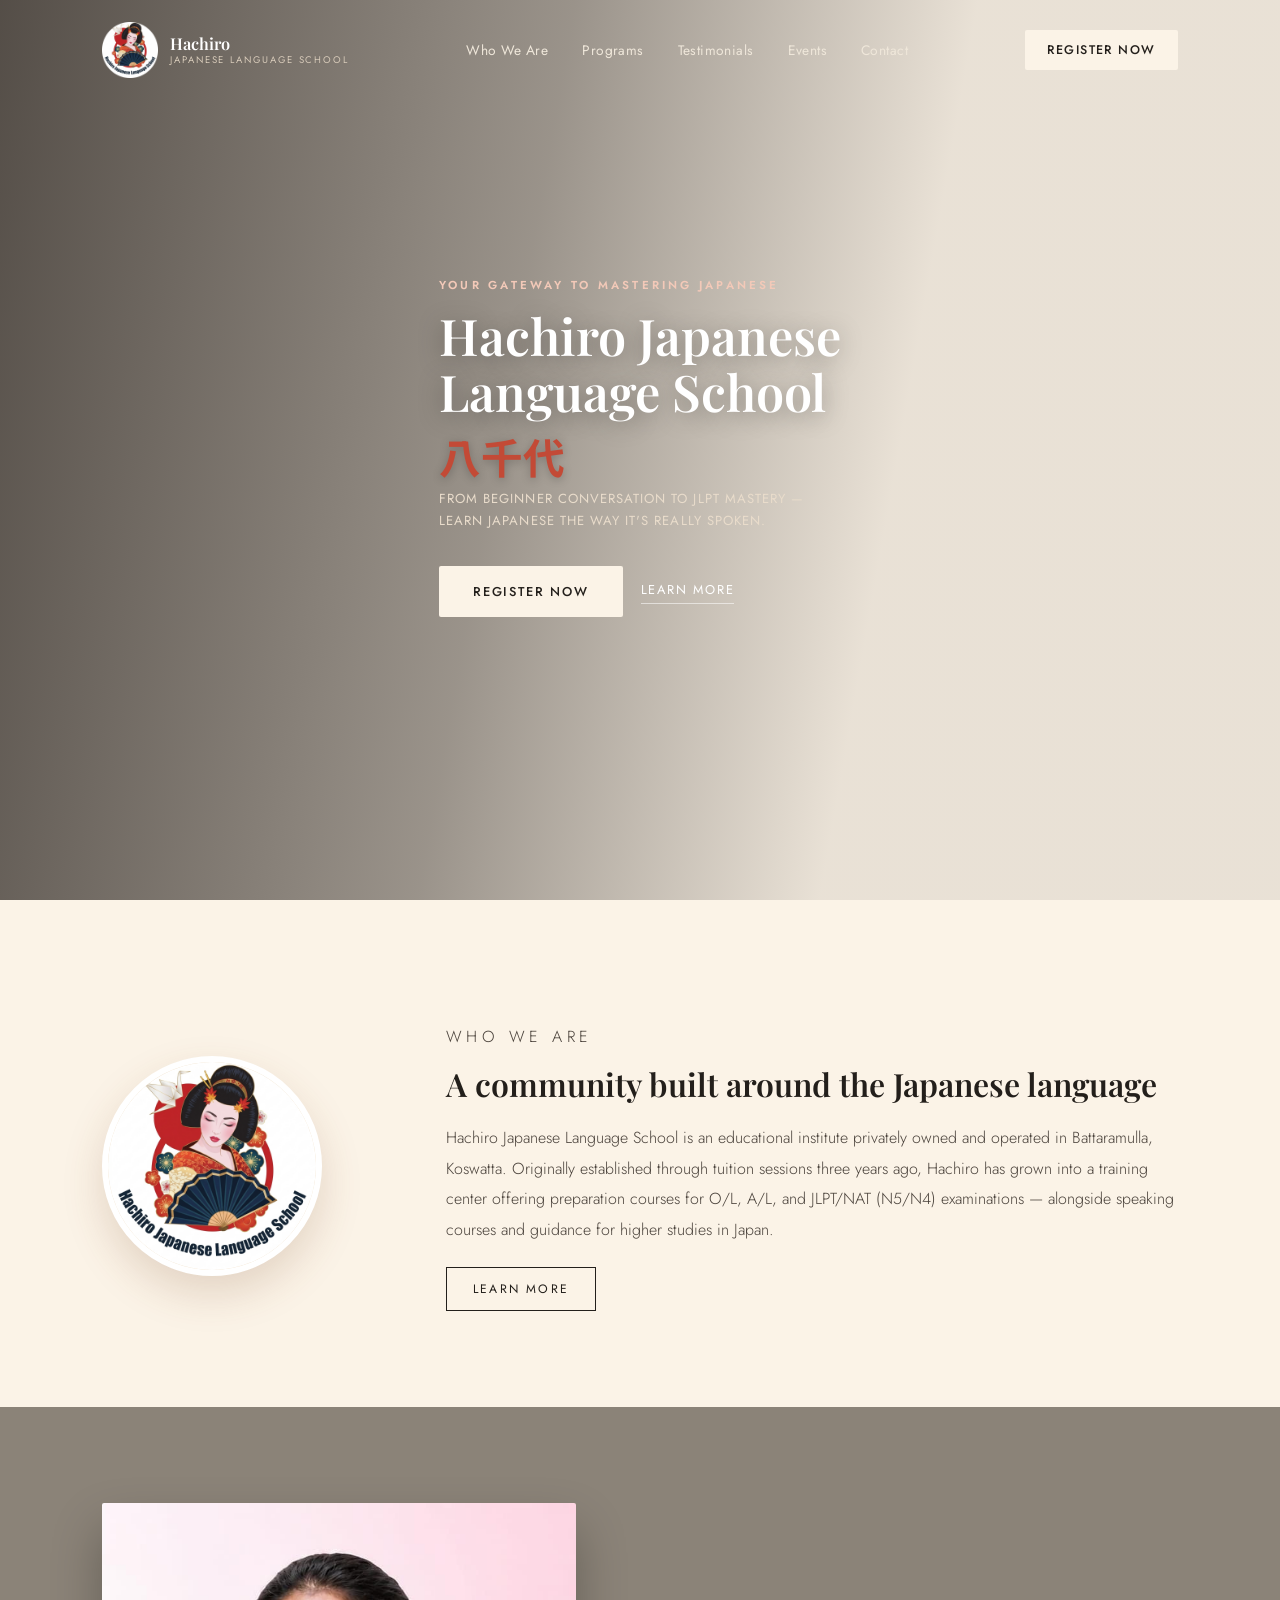
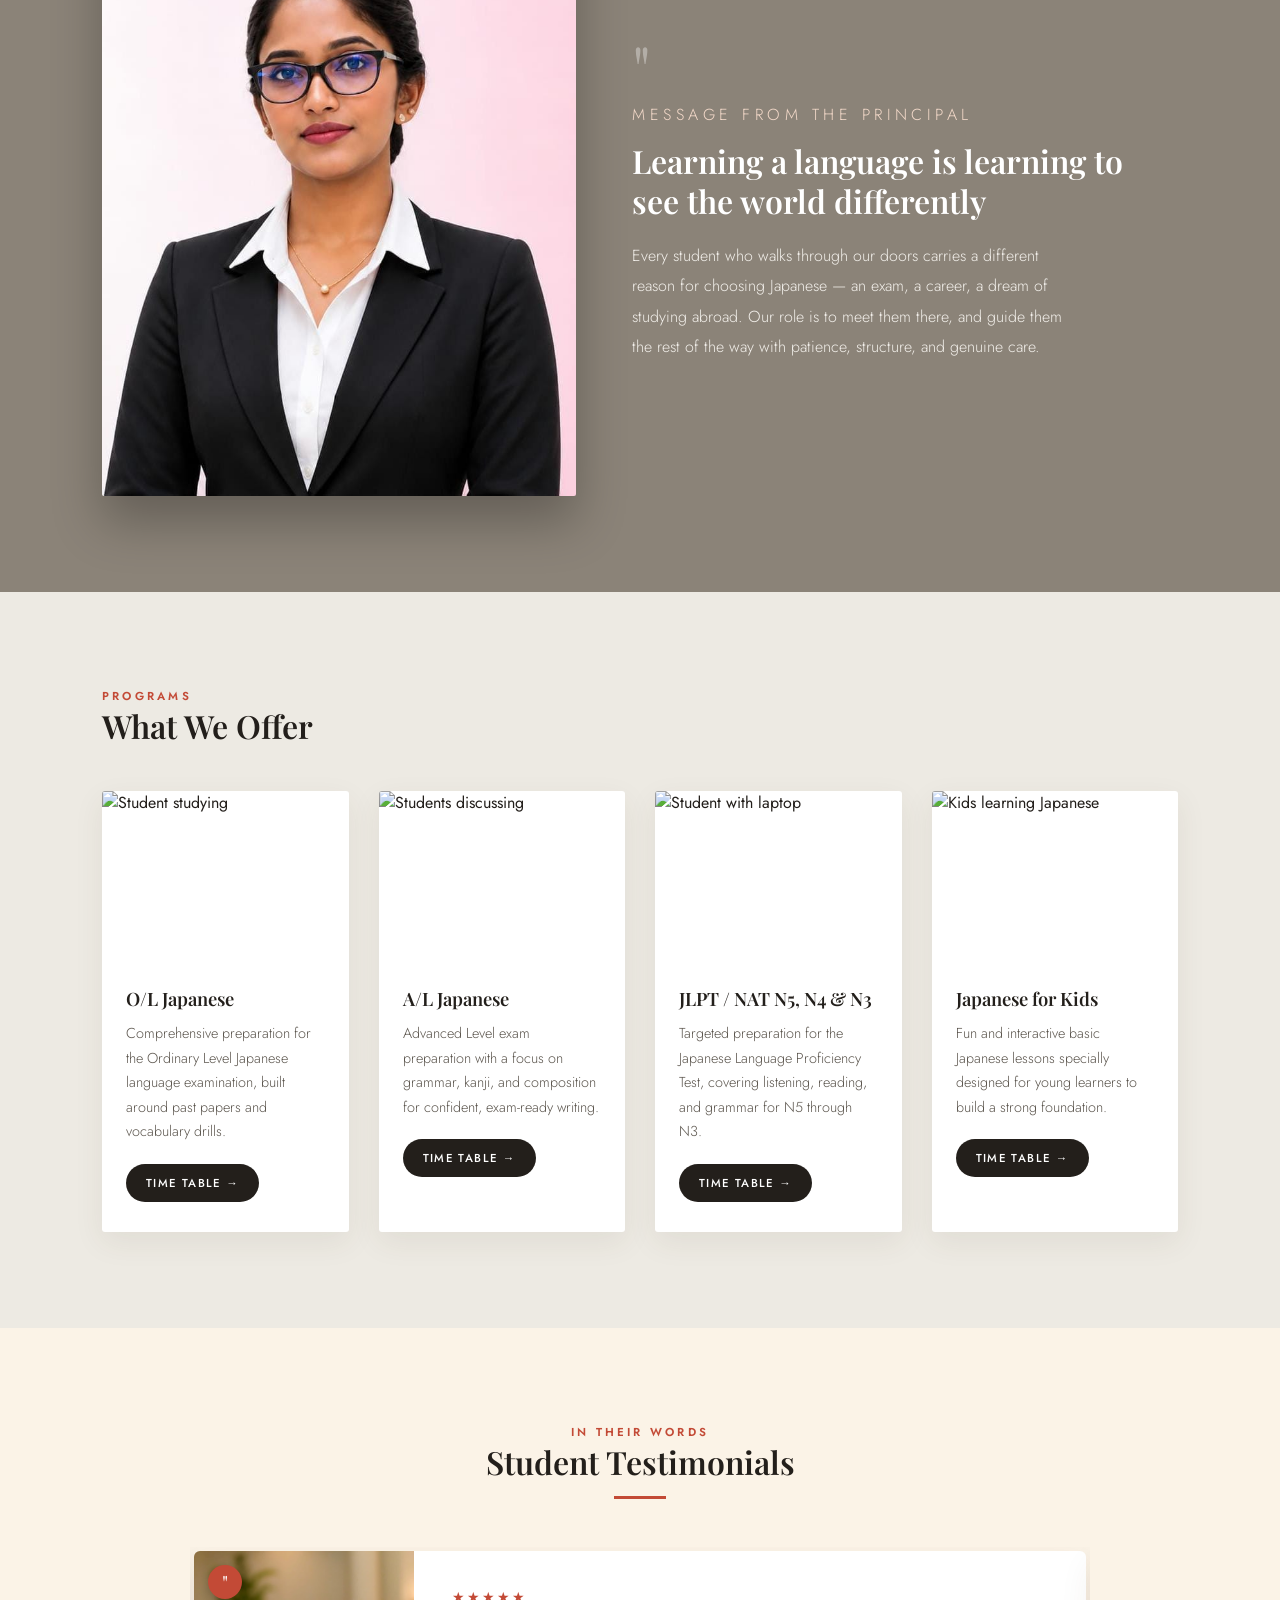
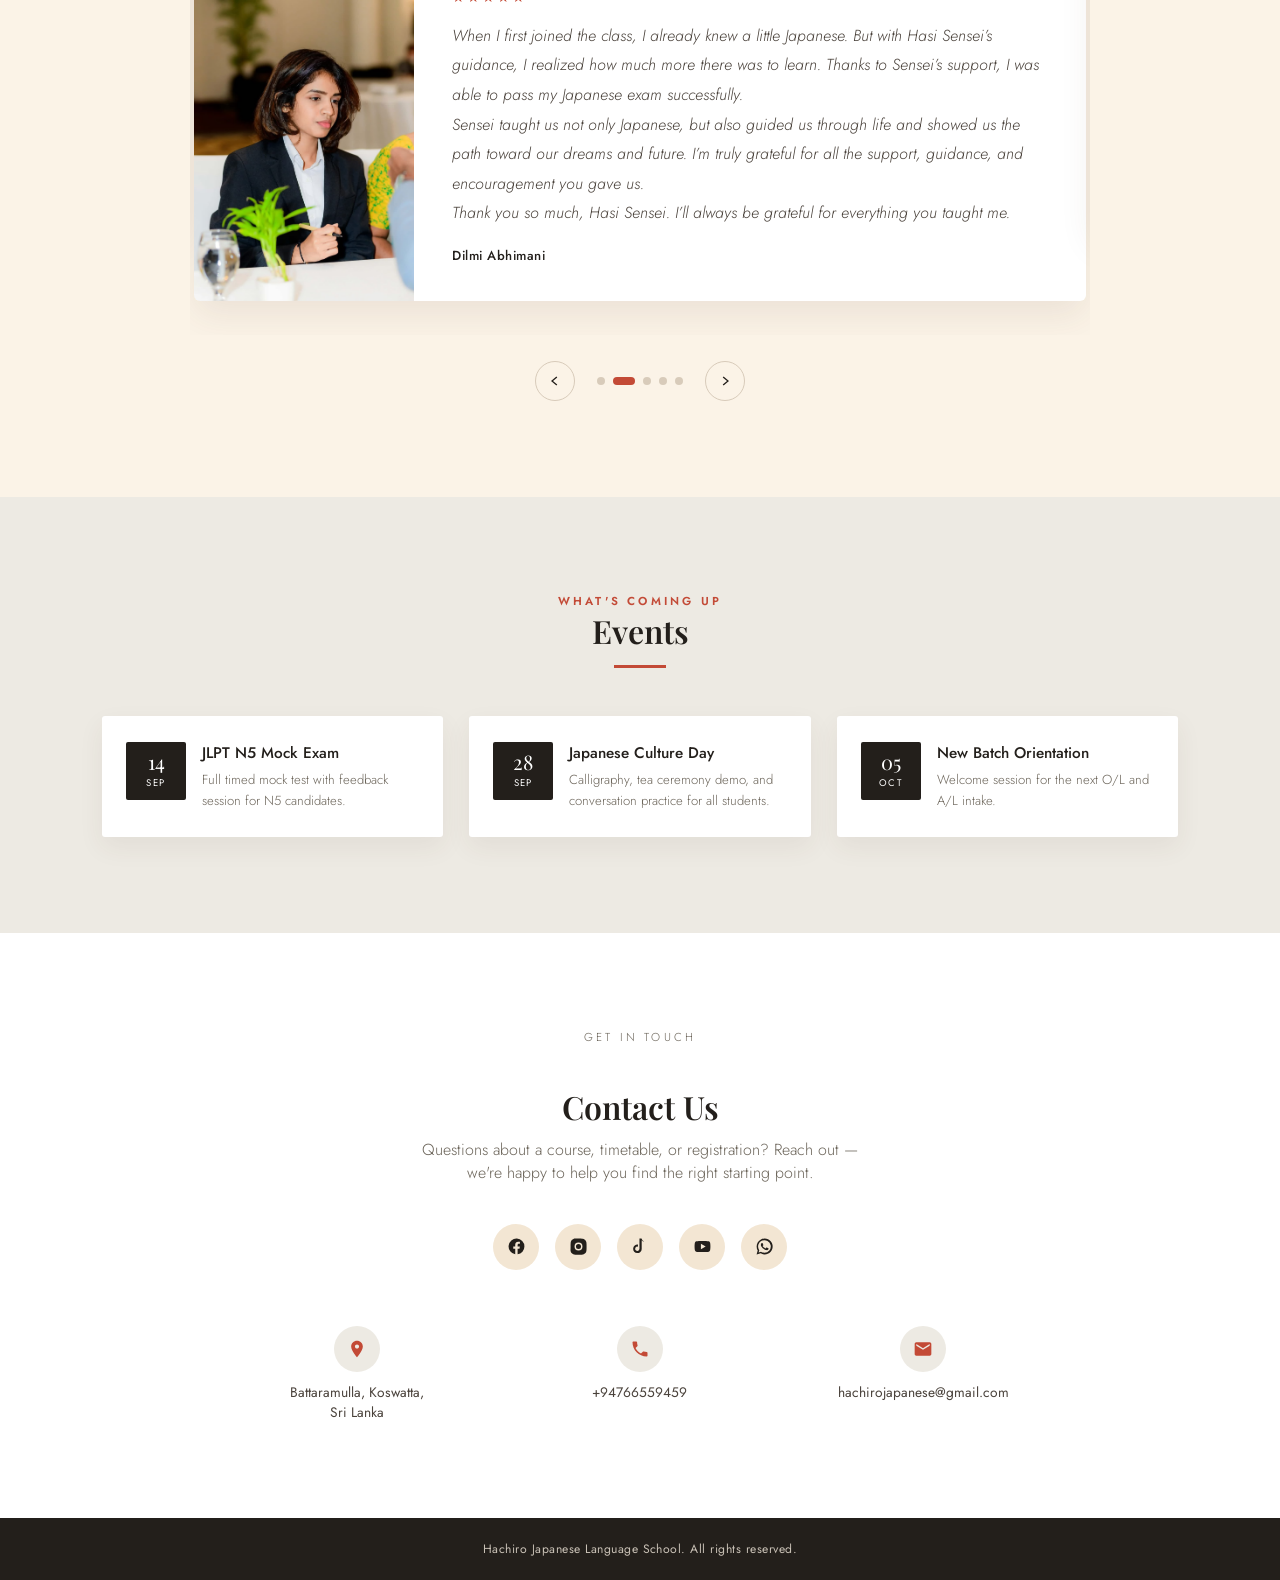
==== hachiro/index.html @ 081aa240 "Initial commit" ====
<!DOCTYPE html>
<html lang="en">
<head>
<meta charset="UTF-8">
<meta name="viewport" content="width=device-width, initial-scale=1.0">
<title>Hachiro Japanese Language School</title>
<link rel="preconnect" href="https://fonts.googleapis.com">
<link href="https://fonts.googleapis.com/css2?family=Playfair+Display:ital,wght@0,500;0,600;0,700;1,500&family=Jost:wght@300;400;500;600&family=Noto+Sans+JP:wght@500;700&display=swap" rel="stylesheet">
<link rel="stylesheet" href="./style.css">
</head>
<body>

<header class="site-nav" id="siteNav">
  <div class="nav-inner">
    <div class="brand">
      <img src="./assets/hachiroMainLogo.png" alt="Hachiro Japanese Language School logo" class="brand-mark">
      <div class="brand-name">Hachiro<span>Japanese Language School</span></div>
    </div>
    <nav class="links" id="navLinks">
      <a href="#who">Who We Are</a>
      <a href="#offer">Programs</a>
      <a href="#testimonials">Testimonials</a>
      <a href="#events">Events</a>
      <a href="#contact">Contact</a>
    </nav>
    <a href="https://forms.gle/F74Ctu3hUNLzT8oW6" target="_blank" rel="noopener" class="nav-cta">Register Now</a>
    <button class="burger" id="burgerBtn" aria-label="Toggle menu">
      <span></span><span></span><span></span>
    </button>
  </div>
</header>

<section class="hero">
  <div class="container hero-content">
    <p class="eyebrow">Your gateway to mastering japanese</p>
    <h1>Hachiro Japanese<br>Language School</h1>
    <div class="hero-jp">八千代</div>
    <p class="tag">From beginner conversation to JLPT mastery — learn Japanese the way it's really spoken.</p>
    <div class="hero-actions">
      <a href="https://forms.gle/F74Ctu3hUNLzT8oW6" target="_blank" rel="noopener" class="btn-primary">Register Now</a>
      <a href="#who" class="btn-ghost">Learn More</a>
    </div>
  </div>
</section>

<section class="who" id="who">
  <div class="container">
    <div class="who-grid reveal">
      <div class="who-portrait">
        <img src="./assets/hachiroMainLogo.png" alt="Japanese calligraphy fan artwork">
      </div>
      <div class="who-text">
        <p class="eyebrow">Who we are</p>
        <h2 style="margin:10px 0 18px;">A community built around the Japanese language</h2>
        <p>Hachiro Japanese Language School is an educational institute privately owned and operated in Battaramulla, Koswatta. Originally established through tuition sessions three years ago, Hachiro has grown into a training center offering preparation courses for O/L, A/L, and JLPT/NAT (N5/N4) examinations — alongside speaking courses and guidance for higher studies in Japan.</p>
        <a href="#offer" class="link-underline">Learn More</a>
      </div>
    </div>
  </div>
</section>

<section class="principal">
  <div class="container">
    <div class="principal-grid reveal">
      <div class="principal-photo">
        <img src="./assets/principle.jpeg" alt="Principal at her desk">
      </div>
      <div>
        <span class="quote-mark">"</span>
        <p class="eyebrow">Message from the principal</p>
        <h2>Learning a language is learning to see the world differently</h2>
        <p>Every student who walks through our doors carries a different reason for choosing Japanese — an exam, a career, a dream of studying abroad. Our role is to meet them there, and guide them the rest of the way with patience, structure, and genuine care.</p>
      </div>
    </div>
  </div>
</section>

<section class="offer" id="offer">
  <div class="container">
    <div class="offer-head reveal">
      <p class="eyebrow">Programs</p>
      <h2>What We Offer</h2>
    </div>
    <div class="offer-grid">
      <div class="offer-card reveal">
        <div class="img"><img src="https://images.unsplash.com/photo-1522202176988-66273c2fd55f?q=80&w=700&auto=format&fit=crop" alt="Student studying"></div>
        <div class="body">
          <h3>O/L Japanese</h3>
          <p>Comprehensive preparation for the Ordinary Level Japanese language examination, built around past papers and vocabulary drills.</p>
          <a href="#" class="pill-btn open-timetable" data-category="ol">Time Table →</a>
        </div>
      </div>
      <div class="offer-card reveal">
        <div class="img"><img src="https://images.unsplash.com/photo-1523240795612-9a054b0db644?q=80&w=700&auto=format&fit=crop" alt="Students discussing"></div>
        <div class="body">
          <h3>A/L Japanese</h3>
          <p>Advanced Level exam preparation with a focus on grammar, kanji, and composition for confident, exam-ready writing.</p>
          <a href="#" class="pill-btn open-timetable" data-category="al">Time Table →</a>
        </div>
      </div>
      <div class="offer-card reveal">
        <div class="img"><img src="https://images.unsplash.com/photo-1517842645767-c639042777db?q=80&w=700&auto=format&fit=crop" alt="Student with laptop"></div>
        <div class="body">
          <h3>JLPT / NAT N5, N4 & N3</h3>
          <p>Targeted preparation for the Japanese Language Proficiency Test, covering listening, reading, and grammar for N5 through N3.</p>
          <a href="#" class="pill-btn open-timetable" data-category="jlpt">Time Table →</a>
        </div>
      </div>
      <div class="offer-card reveal">
        <div class="img"><img src="https://images.unsplash.com/photo-1544776193-352d25ca82cd?q=80&w=700&auto=format&fit=crop" alt="Kids learning Japanese"></div>
        <div class="body">
          <h3>Japanese for Kids</h3>
          <p>Fun and interactive basic Japanese lessons specially designed for young learners to build a strong foundation.</p>
          <a href="#" class="pill-btn open-timetable" data-category="kids">Time Table →</a>
        </div>
      </div>
    </div>
  </div>
</section>

<section class="testi-section" id="testimonials">
  <div class="container">
    <div class="section-head reveal">
      <p class="eyebrow">In their words</p>
      <h2>Student Testimonials</h2>
    </div>
    <div class="testi-carousel reveal">
      <div class="testi-track-wrap">
        <div class="testi-track" id="testiTrack">

          <div class="testi-slide">
            <div class="testi-card">
              <div class="testi-photo">
                <img src="./assets/person1.jpeg" alt="Photo of Hasitha, former O/L student">
                <div class="testi-quote-mark">"</div>
              </div>
              <div class="testi-content">
                <div class="testi-stars">★★★★★</div>
                <p>Words can't describe how much Hasi Sensei helped me to master Japanese during my O/Ls! Thanks to that guidance, I was finally able to get an 'A' for the exam. The biggest specialty here is that, beyond just book knowledge, we get to practically see and experience things like Japanese culture. Thank you so much, Sensei!</p>
                <div class="who-line">Anupa Nethmira De Seram</div>
              </div>
            </div>
          </div>

          <div class="testi-slide">
            <div class="testi-card">
              <div class="testi-photo">
                <img src="./assets/person2.jpeg">
                <div class="testi-quote-mark">"</div>
              </div>
              <div class="testi-content">
                <div class="testi-stars">★★★★★</div>
                <p>When I first joined the class, I already knew a little Japanese. But with Hasi Sensei’s guidance, I realized how much more there was to learn. Thanks to Sensei’s support, I was able to pass my Japanese exam successfully. <br>

Sensei taught us not only Japanese, but also guided us through life and showed us the path toward our dreams and future. I’m truly grateful for all the support, guidance, and encouragement you gave us. <br>

Thank you so much, Hasi Sensei. I’ll always be grateful for everything you taught me.</p>
                <div class="who-line">Dilmi Abhimani</div>
              </div>
            </div>
          </div>

          <div class="testi-slide">
            <div class="testi-card">
              <div class="testi-photo">
                <img src="./assets/person3.jpeg">
                <div class="testi-quote-mark">"</div>
              </div>
              <div class="testi-content">
                <div class="testi-stars">★★★★★</div>
                <p>I really enjoy learning Japanese at Hachiro Japanese Language School. The lessons are easy to understand, and the teacher explains everything clearly. I have improved my Japanese skills and confidence a lot</p>
                <div class="who-line">Dulanjalee Layanga</div>
              </div>
            </div>
          </div>

          <div class="testi-slide">
            <div class="testi-card">
              <div class="testi-photo">
                <img src="./assets/person4.jpeg">
                <div class="testi-quote-mark">"</div>
              </div>
              <div class="testi-content">
                <div class="testi-stars">★★★★★</div>
                <p>My name is Binuki Yasara. Last year, I studied Japanese at Hachiro Japanese Center , and now I am in my second year at a Japanese language school in Japan.
Hachiro Japanese Center was the foundation of my Japanese learning. Although I studied there for only about four months, Sandeepa Sensei taught me everything from the Japanese alphabets to JLPT exam preparation.
Sensei supported and encouraged me a lot before I came to Japan. I am truly grateful to Hachiro Japanese Center and especially to Sandipa Sensei. I believe that the foundation I built there has helped me come this far today.</p>
                <div class="who-line">T.L.Binuki Yasara</div>
              </div>
            </div>
          </div>

          <div class="testi-slide">
            <div class="testi-card">
              <div class="testi-photo">
                <img src="./assets/person5.jpeg">
                <div class="testi-quote-mark">"</div>
              </div>
              <div class="testi-content">
                <div class="testi-stars">★★★★★</div>
                <p>I started learning Japanese at Hachiro Japanese School, and I’m very grateful for the support and guidance I received throughout my studies.

With the excellent teaching and continuous guidance from Hachiro Japanese School, I was able to successfully pass both the JLPT N5 and N4 examinations. 

Now, I’m in Japan continuing my Japanese language studies at a Japanese language school. 

I’m truly thankful to Hachiro Japanese School and Hasi Sensei for helping me build a strong foundation in Japanese and supporting me on my journey to Japan.
I highly recommend Hachiro Japanese School to anyone who wants to learn Japanese and achieve their goals. 
Thank you, Hachiro Japanese School!</p>
                <div class="who-line">Sadeesa Udarshana Perera</div>
              </div>
            </div>
          </div>

        </div>
      </div>
      <div class="testi-controls">
        <div class="testi-arrows">
          <button id="testiPrev" aria-label="Previous testimonial"><svg viewBox="0 0 24 24"><path d="M15.4 6.6 9 12l6.4 5.4-1.3 1.5L6 12l8.1-6.9z"/></svg></button>
        </div>
        <div class="testi-dots" id="testiDots"></div>
        <div class="testi-arrows">
          <button id="testiNext" aria-label="Next testimonial"><svg viewBox="0 0 24 24"><path d="M8.6 17.4 15 12 8.6 6.6l1.3-1.5L18 12l-8.1 6.9z"/></svg></button>
        </div>
      </div>
    </div>
  </div>
</section>

<section class="events-section" id="events">
  <div class="container">
    <div class="section-head reveal">
      <p class="eyebrow">What's coming up</p>
      <h2>Events</h2>
    </div>
    <div class="events-grid">
      <div class="event-card reveal">
        <div class="event-date"><div class="d">14</div><div class="m">Sep</div></div>
        <div class="event-info">
          <h4>JLPT N5 Mock Exam</h4>
          <p>Full timed mock test with feedback session for N5 candidates.</p>
        </div>
      </div>
      <div class="event-card reveal">
        <div class="event-date"><div class="d">28</div><div class="m">Sep</div></div>
        <div class="event-info">
          <h4>Japanese Culture Day</h4>
          <p>Calligraphy, tea ceremony demo, and conversation practice for all students.</p>
        </div>
      </div>
      <div class="event-card reveal">
        <div class="event-date"><div class="d">05</div><div class="m">Oct</div></div>
        <div class="event-info">
          <h4>New Batch Orientation</h4>
          <p>Welcome session for the next O/L and A/L intake.</p>
        </div>
      </div>
    </div>
  </div>
</section>

<section class="contact" id="contact">
  <div class="container reveal">
    <p class="eyebrow">Get in touch</p>
    <h2>Contact Us</h2>
    <p>Questions about a course, timetable, or registration? Reach out — we're happy to help you find the right starting point.</p>
    <div class="social-row">
      <a href="https://www.facebook.com/share/1DNqPf8hiS/" target="_blank" aria-label="Facebook"><svg viewBox="0 0 24 24"><path d="M22 12a10 10 0 1 0-11.6 9.9v-7H7.9V12h2.5V9.8c0-2.5 1.5-3.9 3.7-3.9 1.1 0 2.2.2 2.2.2v2.4h-1.3c-1.2 0-1.6.8-1.6 1.6V12h2.8l-.4 2.9h-2.4v7A10 10 0 0 0 22 12Z"/></svg></a>
      <a href="https://www.instagram.com/hachiro_japanese?utm_source=qr&igsh=eG5odmtneGNtcWcz" target="_blank" aria-label="Instagram"><svg viewBox="0 0 24 24"><path d="M12 2c2.7 0 3.1 0 4.1.1 1.1 0 1.8.2 2.5.5.7.3 1.2.6 1.8 1.2.6.6.9 1.1 1.2 1.8.3.7.5 1.4.5 2.5.1 1 .1 1.4.1 4.1s0 3.1-.1 4.1c0 1.1-.2 1.8-.5 2.5-.3.7-.6 1.2-1.2 1.8-.6.6-1.1.9-1.8 1.2-.7.3-1.4.5-2.5.5-1 .1-1.4.1-4.1.1s-3.1 0-4.1-.1c-1.1 0-1.8-.2-2.5-.5-.7-.3-1.2-.6-1.8-1.2-.6-.6-.9-1.1-1.2-1.8-.3-.7-.5-1.4-.5-2.5C2 15.1 2 14.7 2 12s0-3.1.1-4.1c0-1.1.2-1.8.5-2.5.3-.7.6-1.2 1.2-1.8.6-.6 1.1-.9 1.8-1.2.7-.3 1.4-.5 2.5-.5C8.9 2 9.3 2 12 2Zm0 5a5 5 0 1 0 0 10 5 5 0 0 0 0-10Zm0 8.2a3.2 3.2 0 1 1 0-6.4 3.2 3.2 0 0 1 0 6.4Zm5.2-8.4a1.2 1.2 0 1 1-2.4 0 1.2 1.2 0 0 1 2.4 0Z"/></svg></a>
      <a href="https://www.tiktok.com/@hachirojapanese?_r=1&_t=ZS-98xHoQ8eaIf" target="_blank" aria-label="TikTok"><svg viewBox="0 0 24 24"><path d="M16.6 5.8a4.3 4.3 0 0 1-3.1-1.6V15a5.4 5.4 0 1 1-4.7-5.4v2.7a2.7 2.7 0 1 0 1.9 2.6V2h2.6a4.3 4.3 0 0 0 3.3 3.6v2.5Z"/></svg></a>
      <a href="https://youtube.com/@hachirojapaneselanguageschool?si=ukZTpdj3NgLjt7-W" target="_blank" aria-label="YouTube"><svg viewBox="0 0 24 24"><path d="M22 12s0-3.2-.4-4.7a2.5 2.5 0 0 0-1.8-1.8C18.3 5 12 5 12 5s-6.3 0-7.8.5a2.5 2.5 0 0 0-1.8 1.8C2 8.8 2 12 2 12s0 3.2.4 4.7a2.5 2.5 0 0 0 1.8 1.8c1.5.5 7.8.5 7.8.5s6.3 0 7.8-.5a2.5 2.5 0 0 0 1.8-1.8c.4-1.5.4-4.7.4-4.7ZM10 15.5v-7l6 3.5-6 3.5Z"/></svg></a>
      <a href="https://wa.me/+94766559459" target="_blank" aria-label="WhatsApp"><svg viewBox="0 0 24 24"><path d="M12 2a10 10 0 0 0-8.6 15L2 22l5.2-1.4A10 10 0 1 0 12 2Zm0 18a8 8 0 0 1-4.1-1.1l-.3-.2-3 .8.8-2.9-.2-.3A8 8 0 1 1 12 20Zm4.4-6c-.2-.1-1.4-.7-1.6-.8-.2-.1-.4-.1-.5.1-.2.2-.6.8-.8 1-.1.2-.3.2-.5.1-.7-.3-1.4-.7-2-1.3-.6-.5-1-1.2-1.2-1.4-.1-.2 0-.4.1-.5l.4-.5c.1-.1.2-.3.2-.4.1-.2 0-.3 0-.4-.1-.1-.5-1.3-.7-1.8-.2-.4-.4-.4-.5-.4h-.5c-.2 0-.4.1-.6.3-.2.2-.8.8-.8 2s.9 2.3 1 2.4c.1.2 1.7 2.6 4.1 3.6.6.2 1 .4 1.4.5.6.2 1.1.2 1.5.1.5-.1 1.4-.6 1.6-1.1.2-.5.2-1 .1-1.1 0-.1-.2-.2-.4-.3Z"/></svg></a>
    </div>
    <div class="contact-info">
  <!-- Google Maps Direct Location Link -->
<a href="https://maps.google.com/?cid=13011850517094415102" target="_blank" rel="noopener noreferrer" class="item">
  <div class="icon">
    <svg viewBox="0 0 24 24" fill="currentColor">
      <path d="M12 2C8.13 2 5 5.13 5 9c0 5.25 7 13 7 13s7-7.75 7-13c0-3.87-3.13-7-7-7zm0 9.5c-1.38 0-2.5-1.12-2.5-2.5s1.12-2.5 2.5-2.5 2.5 1.12 2.5 2.5-1.12 2.5-2.5 2.5z"/>
    </svg>
  </div>
  <p>Battaramulla, Koswatta,<br>Sri Lanka</p>
</a>

  <!-- Direct Phone Call Link -->
  <a href="tel:+94700000000" class="item">
    <div class="icon"><svg viewBox="0 0 24 24" fill="currentColor">
        <path d="M6.62 10.79c1.44 2.83 3.76 5.14 6.59 6.59l2.2-2.2c.27-.27.67-.36 1.02-.24 1.12.37 2.33.57 3.57.57.55 0 1 .45 1 1V20c0 .55-.45 1-1 1-9.39 0-17-7.61-17-17 0-.55.45-1 1-1h3.5c.55 0 1 .45 1 1 0 1.25.2 2.45.57 3.57.11.35.03.74-.25 1.02l-2.2 2.2z"/>
      </svg></div>
    <p>+94766559459</p>
  </a>

  <!-- Email Link -->
  <a href="https://mail.google.com/mail/?view=cm&fs=1&to=hachirojapanese@gmail.com" target="_blank" rel="noopener noreferrer" class="item">
    <div class="icon"><svg viewBox="0 0 24 24" fill="currentColor">
        <path d="M20 4H4c-1.1 0-1.99.9-1.99 2L2 18c0 1.1.9 2 2 2h16c1.1 0 2-.9 2-2V6c0-1.1-.9-2-2-2zm0 4l-8 5-8-5V6l8 5 8-5v2z"/>
      </svg></div>
    <p>hachirojapanese@gmail.com</p>
  </a>
</div>
  </div>
</section>

<footer>
  Hachiro Japanese Language School. All rights reserved.
</footer>

<div class="modal-backdrop" id="timetableModal">
  <div class="modal modal-wide">
    <button class="close" id="closeTimetableModal">&times;</button>
    <h3 id="timetableModalTitle">Time Table</h3>
    <p id="timetableModalSubtitle">Find your class day and time below — see you in session!</p>
    <div class="timetable-grid" id="timetableModalGrid"></div>
  </div>
</div>

<script src="./script.js"></script>

</body>
</html>
---- hachiro/style.css ----
:root{
    --cream:#FBF3E7;
    --cream-deep:#F3E6D3;
    --ink:#231F1B;
    --vermilion:#C34A36;
    --stone:#8B8378;
    --stone-light:#EDEAE3;
    --paper:#ffffff;
    --gold:#B8834A;
  }
  *{margin:0;padding:0;box-sizing:border-box;}
  html{scroll-behavior:smooth;}
  body{
    font-family:'Jost',sans-serif;
    color:var(--ink);
    background:var(--cream);
    overflow-x:hidden;
  }
  h1,h2,h3{font-family:'Playfair Display',serif;font-weight:600;}
  a{text-decoration:none;color:inherit;}
  img{max-width:100%;display:block;}
  .container{max-width:1140px;margin:0 auto;padding:0 32px;}
  .eyebrow{
    font-size:.72rem;letter-spacing:.28em;text-transform:uppercase;
    color:var(--vermilion);font-weight:600;
  }

  /* ===== NAV ===== */
  header.site-nav{
    position:fixed;top:0;left:0;right:0;z-index:100;
    background:rgba(35,31,27,0.0);
    transition:background .35s ease, box-shadow .35s ease, padding .35s ease;
    padding:22px 0;
  }
  header.site-nav.scrolled{
    background:rgba(35,31,27,0.92);
    backdrop-filter:blur(6px);
    padding:12px 0;
    box-shadow:0 6px 24px rgba(0,0,0,.12);
  }
  .nav-inner{
    display:flex;align-items:center;justify-content:space-between;
    max-width:1140px;margin:0 auto;padding:0 32px;
  }
  .brand{display:flex;align-items:center;gap:12px;color:#fff;}
  .brand-mark{
    height:56px;width:auto;
    object-fit:contain;
    flex-shrink:0;
  }
  .brand-name{font-family:'Playfair Display',serif;font-size:1.02rem;line-height:1.15;font-weight:600;}
  .brand-name span{display:block;font-family:'Jost',sans-serif;font-size:.6rem;letter-spacing:.2em;text-transform:uppercase;color:#D8CBBA;font-weight:400;margin-top:2px;}
  nav.links{display:flex;gap:34px;}
  nav.links a{
    color:#EFE7DA;font-size:.86rem;letter-spacing:.03em;position:relative;padding:4px 0;
  }
  nav.links a::after{
    content:"";position:absolute;left:0;bottom:-2px;width:0;height:1px;background:var(--vermilion);
    transition:width .25s ease;
  }
  nav.links a:hover::after{width:100%;}
  .nav-cta{
    background:var(--cream);color:var(--ink);
    padding:11px 22px;border-radius:2px;font-size:.78rem;letter-spacing:.12em;font-weight:500;
    text-transform:uppercase;
  }
  .burger{display:none;flex-direction:column;gap:5px;background:none;border:none;cursor:pointer;padding:6px;}
  .burger span{width:24px;height:2px;background:#fff;display:block;}

  /* ===== HERO ===== */
  .hero{
    position:relative;min-height:100vh;display:flex;align-items:center;
    padding-top:90px;
    background:
      linear-gradient(100deg, rgba(20,14,10,.72) 0%, rgba(20,14,10,.42) 40%, rgba(20,14,10,.08) 68%),
      url('https://images.unsplash.com/photo-1528360983277-13d401cdc186?q=80&w=1600&auto=format&fit=crop') center/cover no-repeat;
  }
  .hero-content{max-width:560px;color:#fff;}
  .hero-content .eyebrow{color:#F3C9B8;}
  .hero-content h1{
    font-size:clamp(2.2rem,4.4vw,3.15rem);
    line-height:1.12;margin:14px 0 4px;
    text-shadow:0 4px 24px rgba(0,0,0,.35);
  }
  .hero-jp{
    font-family:'Noto Sans JP',sans-serif;font-weight:700;
    font-size:2.6rem;color:var(--vermilion);
    margin:6px 0 2px;
    text-shadow:0 2px 10px rgba(0,0,0,.25);
  }
  .hero-content p.tag{
    font-size:.82rem;letter-spacing:.08em;text-transform:uppercase;
    color:#E9DCCB;margin-bottom:34px;max-width:400px;line-height:1.7;
  }
  .hero-actions{display:flex;gap:18px;align-items:center;flex-wrap:wrap;}
  .btn-primary{
    background:var(--cream);color:var(--ink);
    padding:16px 34px;border-radius:2px;
    font-size:.8rem;letter-spacing:.14em;font-weight:500;text-transform:uppercase;
    transition:transform .25s ease, background .25s ease;
    display:inline-block;
  }
  .btn-primary:hover{background:#fff;transform:translateY(-2px);}
  .btn-ghost{
    color:#fff;font-size:.8rem;letter-spacing:.14em;text-transform:uppercase;
    border-bottom:1px solid rgba(255,255,255,.55);padding-bottom:4px;
    transition:border-color .25s ease, opacity .25s ease;
  }
  .btn-ghost:hover{border-color:#fff;}

  /* ===== reveal ===== */
  .reveal{opacity:0;transform:translateY(28px);transition:opacity .8s ease, transform .8s ease;}
  .reveal.in{opacity:1;transform:none;}
  @media (prefers-reduced-motion: reduce){
    .reveal{opacity:1;transform:none;transition:none;}
    html{scroll-behavior:auto;}
  }

  /* ===== WHO WE ARE ===== */
  section{padding:96px 0;}
  .who{background:var(--cream);}
  .who-grid{
    display:grid;grid-template-columns:280px 1fr;gap:64px;align-items:center;margin-top:26px;
  }
  .who-portrait{
    width:220px;height:220px;border-radius:50%;overflow:hidden;
    border:6px solid var(--paper);box-shadow:0 18px 40px rgba(120,70,40,.18);
    background:var(--cream-deep);
  }
  .who-portrait img{width:100%;height:100%;object-fit:cover;}
  .who h2{font-size:2rem;margin-bottom:0;}
  .who-text p{font-size:1rem;line-height:1.9;color:#4A423B;font-weight:300;}
  .link-underline{
    display:inline-block;margin-top:22px;font-size:.76rem;letter-spacing:.18em;text-transform:uppercase;
    border:1px solid var(--ink);padding:12px 26px;transition:background .25s ease,color .25s ease;
  }
  .link-underline:hover{background:var(--ink);color:#fff;}

  /* ===== PRINCIPAL ===== */
  .principal{background:var(--stone);color:#fff;}
  .principal-grid{display:grid;grid-template-columns:1fr 1.15fr;gap:56px;align-items:center;}
  .principal-photo{
    aspect-ratio:4/5;overflow:hidden;border-radius:2px;
    box-shadow:0 26px 50px rgba(0,0,0,.28);
  }
  .principal-photo img{width:100%;height:100%;object-fit:cover;}
  .principal h2{font-size:2rem;color:#fff;margin:10px 0 20px;line-height:1.25;}
  .principal p{font-size:1rem;line-height:1.9;font-weight:300;color:#F2EFEA;max-width:440px;}
  .principal .eyebrow{color:#F3D9C9;}
  .quote-mark{font-family:'Playfair Display',serif;font-size:4rem;color:rgba(255,255,255,.35);line-height:1;}

  /* ===== OFFER ===== */
  .offer{background:var(--stone-light);}
  .offer-head{text-align:left;margin-bottom:44px;}
  .offer-head h2{font-size:2rem;}
  .offer-grid{display:grid;grid-template-columns:repeat(auto-fit,minmax(240px,1fr));gap:30px;}
  .offer-card{
    background:var(--paper);border-radius:3px;overflow:hidden;
    box-shadow:0 10px 30px rgba(80,60,40,.08);
    transition:transform .3s ease, box-shadow .3s ease;
  }
  .offer-card:hover{transform:translateY(-6px);box-shadow:0 20px 40px rgba(80,60,40,.14);}
  .offer-card .img{aspect-ratio:16/11;overflow:hidden;}
  .offer-card .img img{width:100%;height:100%;object-fit:cover;transition:transform .5s ease;}
  .offer-card:hover .img img{transform:scale(1.06);}
  .offer-card .body{padding:26px 24px 30px;}
  .offer-card h3{font-size:1.15rem;margin-bottom:10px;}
  .offer-card p{font-size:.9rem;line-height:1.7;color:#5B554D;font-weight:300;margin-bottom:20px;min-height:80px;}
  .pill-btn{
    display:inline-flex;align-items:center;gap:8px;
    background:var(--ink);color:#fff;
    padding:11px 20px;border-radius:30px;
    font-size:.72rem;letter-spacing:.12em;text-transform:uppercase;font-weight:500;
    transition:background .25s ease, gap .25s ease;
  }
  .pill-btn:hover{background:var(--vermilion);gap:12px;}

  /* ===== TIME TABLE ===== */
  .timetable{background:var(--cream);}
  .timetable .section-head{text-align:center;max-width:600px;margin:0 auto 48px;}
  .timetable .section-head h2{font-size:2rem;position:relative;padding-bottom:16px;}
  .timetable .section-head h2::after{
    content:"";position:absolute;left:50%;bottom:0;transform:translateX(-50%);
    width:52px;height:3px;background:var(--vermilion);
  }
  .timetable-grid{display:grid;grid-template-columns:repeat(2,1fr);gap:24px;}
  .timetable-card{
    background:var(--paper);border-radius:4px;padding:28px 26px;
    box-shadow:0 10px 28px rgba(80,60,40,.07);
  }
  .timetable-card h3{
    font-size:1.15rem;margin-bottom:16px;padding-bottom:14px;border-bottom:1px solid var(--stone-light);
    display:flex;align-items:center;gap:10px;
  }
  .timetable-card h3 .dot{width:8px;height:8px;border-radius:50%;background:var(--vermilion);flex-shrink:0;}
  .schedule-row{
    display:flex;align-items:center;justify-content:space-between;gap:14px;padding:10px 0;
  }
  .schedule-row + .schedule-row{border-top:1px dashed #E8DECC;}
  .schedule-day{font-size:.86rem;font-weight:500;color:var(--ink);}
  .schedule-time{
    font-size:.78rem;color:var(--vermilion);background:var(--cream-deep);
    padding:6px 12px;border-radius:20px;letter-spacing:.02em;white-space:nowrap;
  }

  /* ===== EVENT CARD internals (date chip + info) ===== */
  .event-date{
    background:var(--ink);color:#fff;text-align:center;padding:10px 14px;border-radius:2px;min-width:60px;flex-shrink:0;
  }
  .event-date .d{font-family:'Playfair Display',serif;font-size:1.25rem;line-height:1;}
  .event-date .m{font-size:.6rem;letter-spacing:.14em;text-transform:uppercase;margin-top:4px;}
  .event-info h4{font-size:.96rem;margin-bottom:5px;font-weight:500;font-family:'Jost',sans-serif;}
  .event-info p{font-size:.82rem;color:#6B6459;font-weight:300;line-height:1.6;}

  /* ===== CONTACT ===== */
  .contact{background:var(--paper);text-align:center;}
  .contact h2{font-size:2rem;margin-bottom:10px;}
  .contact > .container > p{color:#6B6459;font-weight:300;max-width:440px;margin:0 auto 40px;}
  .social-row{display:flex;justify-content:center;gap:16px;margin-bottom:56px;}
  .social-row a{
    width:46px;height:46px;border-radius:50%;
    display:flex;align-items:center;justify-content:center;
    background:var(--cream-deep);color:var(--ink);
    transition:background .25s ease, color .25s ease, transform .25s ease;
  }
  .social-row a:hover{background:var(--vermilion);color:#fff;transform:translateY(-3px);}
  .social-row svg{width:19px;height:19px;fill:currentColor;}
  .contact-info{
    display:grid;grid-template-columns:repeat(3,1fr);gap:30px;max-width:820px;margin:0 auto;
  }
  .contact-info .item{display:flex;flex-direction:column;align-items:center;gap:10px;}
  .contact-info .icon{
    width:46px;height:46px;border-radius:50%;background:var(--stone-light);
    display:flex;align-items:center;justify-content:center;color:var(--vermilion);
  }
  .contact-info .icon svg{width:20px;height:20px;fill:currentColor;}
  .contact-info p{font-size:.86rem;color:#4A423B;font-weight:400;}

  footer{
    background:var(--ink);color:#C9C1B6;text-align:center;
    padding:22px 0;font-size:.76rem;letter-spacing:.04em;
  }

  form.register-form{
    display:flex;gap:12px;flex-wrap:wrap;margin-top:24px;
  }
  form.register-form input{
    flex:1;min-width:180px;padding:13px 16px;border:1px solid #ddd;border-radius:2px;
    font-family:'Jost',sans-serif;font-size:.88rem;
  }

  /* modal */
  .modal-backdrop{
    position:fixed;inset:0;background:rgba(20,14,10,.55);z-index:200;
    display:none;align-items:center;justify-content:center;padding:20px;
  }
  .modal-backdrop.open{display:flex;}
  .modal{
    background:#fff;max-width:420px;width:100%;padding:36px 32px;border-radius:4px;position:relative;
    max-height:88vh;overflow-y:auto;
  }
  .modal.modal-wide{max-width:760px;}
  .modal.modal-wide .timetable-grid{grid-template-columns:repeat(2,1fr);margin-top:22px;}
  .modal.modal-wide .timetable-card{box-shadow:none;border:1px solid var(--stone-light);padding:20px 20px;}
  .modal h3{font-size:1.4rem;margin-bottom:6px;}
  .modal p{font-size:.86rem;color:#6B6459;margin-bottom:20px;}
  .modal .close{
    position:absolute;top:14px;right:16px;background:none;border:none;font-size:1.3rem;cursor:pointer;color:#999;
  }
  .modal button.submit{
    margin-top:6px;width:100%;background:var(--ink);color:#fff;padding:13px;border:none;border-radius:2px;
    font-size:.8rem;letter-spacing:.12em;text-transform:uppercase;cursor:pointer;transition:background .2s ease;
  }
  .modal button.submit:hover{background:var(--vermilion);}
  .modal input, .modal select, .modal textarea{
    width:100%;padding:12px 14px;margin-bottom:12px;border:1px solid #ddd;border-radius:2px;
    font-family:'Jost',sans-serif;font-size:.88rem;color:var(--ink);background:#fff;
  }
  .modal select{appearance:none;background-image:url("data:image/svg+xml,%3Csvg xmlns='http://www.w3.org/2000/svg' width='12' height='8'%3E%3Cpath d='M1 1l5 5 5-5' stroke='%23888' stroke-width='1.5' fill='none'/%3E%3C/svg%3E");background-repeat:no-repeat;background-position:right 14px center;}
  .modal textarea{resize:vertical;font-family:'Jost',sans-serif;}
  .modal-success{text-align:center;padding:10px 0 4px;}
  .modal-success .check{
    width:56px;height:56px;border-radius:50%;background:var(--vermilion);color:#fff;
    display:flex;align-items:center;justify-content:center;margin:0 auto 18px;
  }
  .modal-success .check svg{width:26px;height:26px;fill:none;stroke:#fff;stroke-width:2.4;}

  /* scroll offset so fixed nav doesn't cover section titles */
  section, header.site-nav + * { scroll-margin-top: 96px; }
  #who, #offer, #testimonials, #events, #contact { scroll-margin-top: 96px; }

  /* ===== TESTIMONIAL CAROUSEL (full-width, photo + review) ===== */
  .testi-section{background:var(--cream);}
  .testi-section .section-head{text-align:center;max-width:600px;margin:0 auto 48px;}
  .testi-section .section-head h2{font-size:2rem;position:relative;padding-bottom:16px;}
  .testi-section .section-head h2::after{
    content:"";position:absolute;left:50%;bottom:0;transform:translateX(-50%);
    width:52px;height:3px;background:var(--vermilion);
  }
  .testi-carousel{position:relative;max-width:900px;margin:0 auto;}
  .testi-track-wrap{overflow:hidden;}
  .testi-track{display:flex;transition:transform .5s cubic-bezier(.65,0,.35,1);}
  .testi-slide{flex:0 0 100%;padding:4px;}
  .testi-card{
    background:var(--paper);border-radius:6px;
    box-shadow:0 14px 36px rgba(80,60,40,.09);
    display:grid;grid-template-columns:220px 1fr;overflow:hidden;min-height:280px;
  }
  .testi-photo{position:relative;background:var(--cream-deep);}
  .testi-photo img{width:100%;height:100%;object-fit:cover;}
  .testi-quote-mark{
    position:absolute;top:14px;left:14px;width:34px;height:34px;border-radius:50%;
    background:var(--vermilion);color:#fff;display:flex;align-items:center;justify-content:center;
    font-family:'Playfair Display',serif;font-size:1.3rem;box-shadow:0 4px 10px rgba(0,0,0,.2);
  }
  .testi-content{padding:36px 38px;display:flex;flex-direction:column;justify-content:center;}
  .testi-stars{color:var(--vermilion);font-size:.85rem;letter-spacing:2px;margin-bottom:14px;}
  .testi-content p{font-size:1rem;line-height:1.85;color:#4A423B;font-weight:300;font-style:italic;}
  .testi-content .who-line{
    margin-top:18px;font-size:.82rem;letter-spacing:.04em;color:var(--ink);
    font-style:normal;font-weight:500;
  }
  .testi-content .who-line span{
    display:block;font-size:.72rem;letter-spacing:.1em;text-transform:uppercase;
    color:var(--vermilion);font-weight:500;margin-top:2px;
  }
  .testi-controls{display:flex;align-items:center;justify-content:center;gap:22px;margin-top:26px;}
  .testi-dots{display:flex;gap:8px;}
  .testi-dots button{
    width:8px;height:8px;border-radius:50%;border:none;background:#D8CBBA;cursor:pointer;padding:0;
    transition:background .25s ease, width .25s ease;
  }
  .testi-dots button.active{background:var(--vermilion);width:22px;border-radius:5px;}
  .testi-arrows{display:flex;gap:10px;}
  .testi-arrows button{
    width:40px;height:40px;border-radius:50%;border:1px solid #D8CBBA;background:transparent;
    display:flex;align-items:center;justify-content:center;cursor:pointer;color:var(--ink);
    transition:background .25s ease, color .25s ease, border-color .25s ease;
  }
  .testi-arrows button:hover{background:var(--ink);color:#fff;border-color:var(--ink);}
  .testi-arrows svg{width:16px;height:16px;fill:currentColor;}

  /* ===== EVENTS (own full-width section) ===== */
  .events-section{background:var(--stone-light);}
  .events-section .section-head{text-align:center;max-width:600px;margin:0 auto 48px;}
  .events-section .section-head h2{font-size:2rem;position:relative;padding-bottom:16px;}
  .events-section .section-head h2::after{
    content:"";position:absolute;left:50%;bottom:0;transform:translateX(-50%);
    width:52px;height:3px;background:var(--vermilion);
  }
  .events-grid{display:grid;grid-template-columns:repeat(3,1fr);gap:26px;}
  .event-card{
    background:var(--paper);border-radius:3px;padding:26px 24px;
    box-shadow:0 10px 26px rgba(80,60,40,.07);
    display:flex;gap:16px;align-items:flex-start;
  }

  /* ===== responsive ===== */
  @media (max-width:860px){
    nav.links, .nav-cta{display:none;}
    .burger{display:flex;}
    .who-grid, .principal-grid{grid-template-columns:1fr;}
    .offer-grid, .events-grid, .timetable-grid{grid-template-columns:1fr;}
    .testi-card{grid-template-columns:1fr;}
    .testi-photo{height:220px;}
    .contact-info{grid-template-columns:1fr;}
    .principal-photo{max-width:320px;margin:0 auto;}
    .who-portrait{margin:0 auto;}
    section{padding:64px 0;}
    .modal.modal-wide{max-width:92vw;}
    .modal.modal-wide .timetable-grid{grid-template-columns:1fr;}
  }
  nav.links.mobile-open{
    display:flex;position:fixed;top:64px;left:0;right:0;background:rgba(20,14,10,.97);
    flex-direction:column;padding:28px 32px;gap:22px;z-index:99;
  }
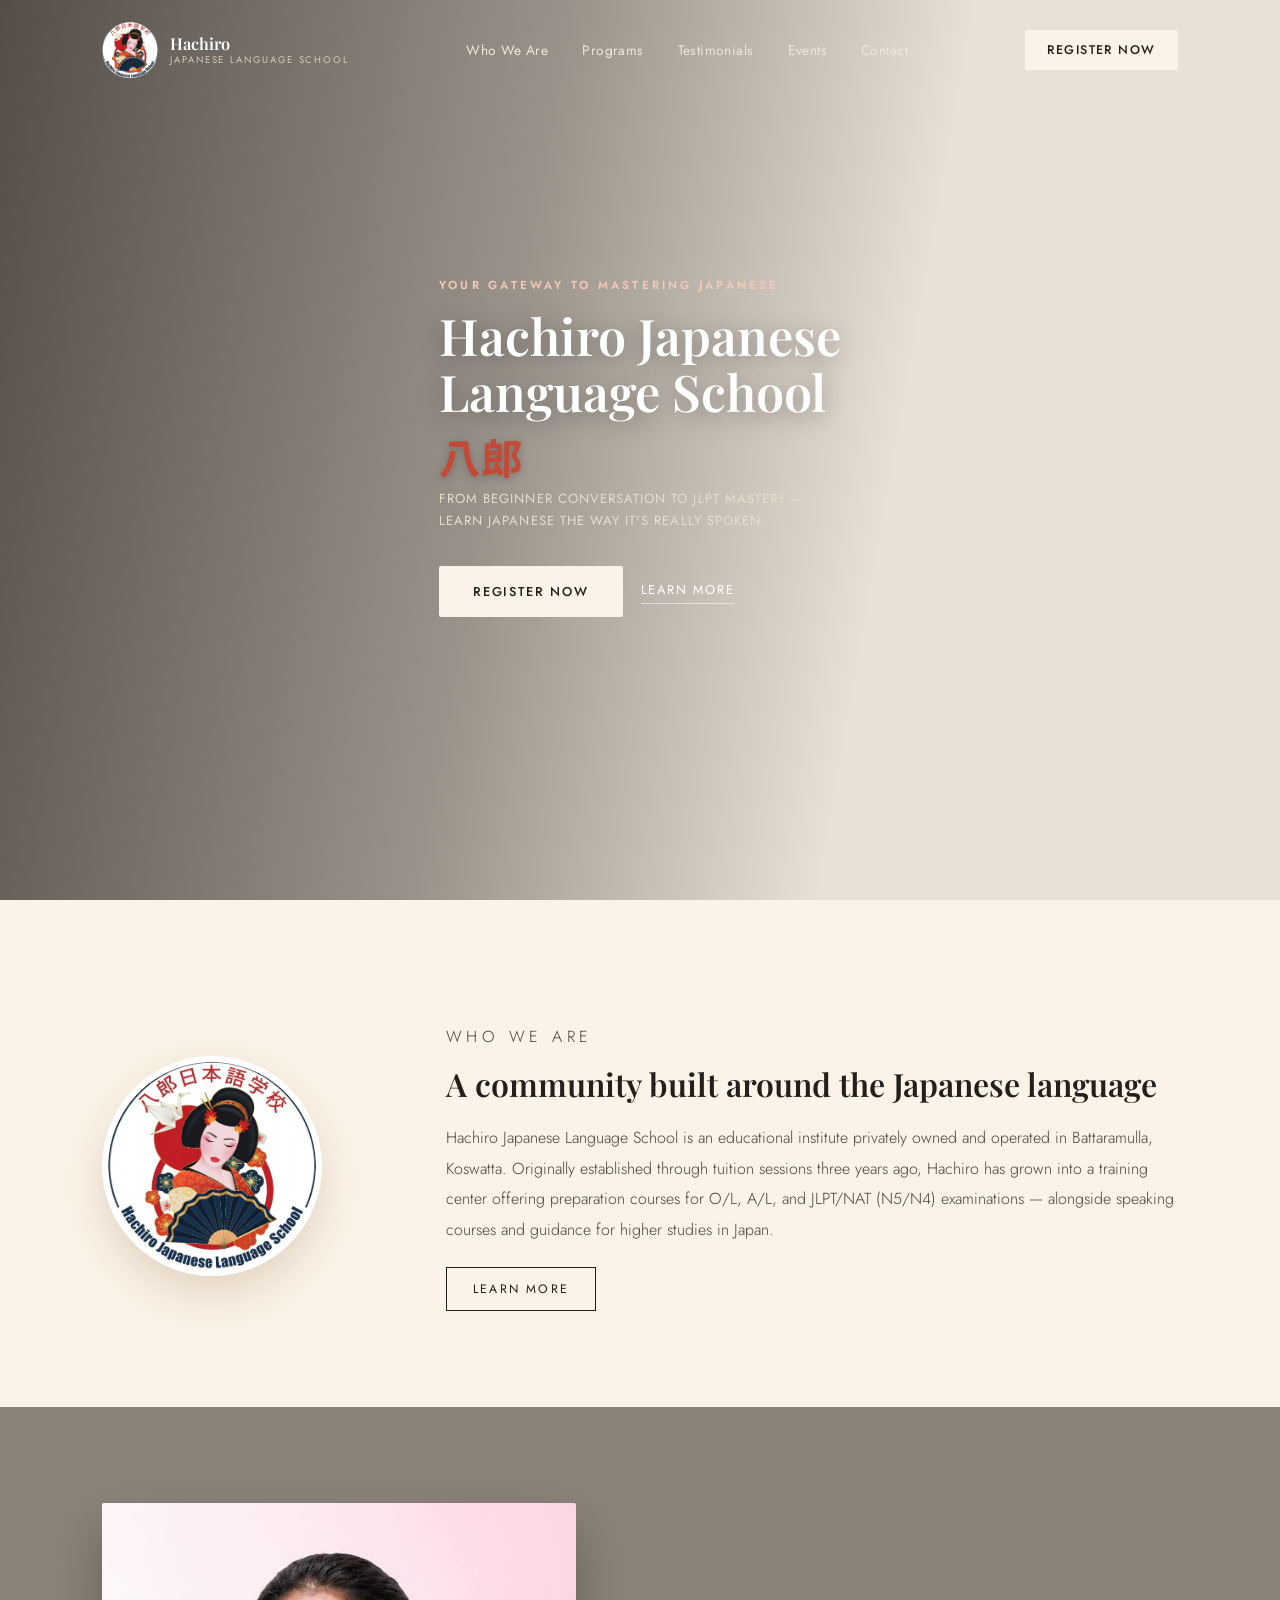
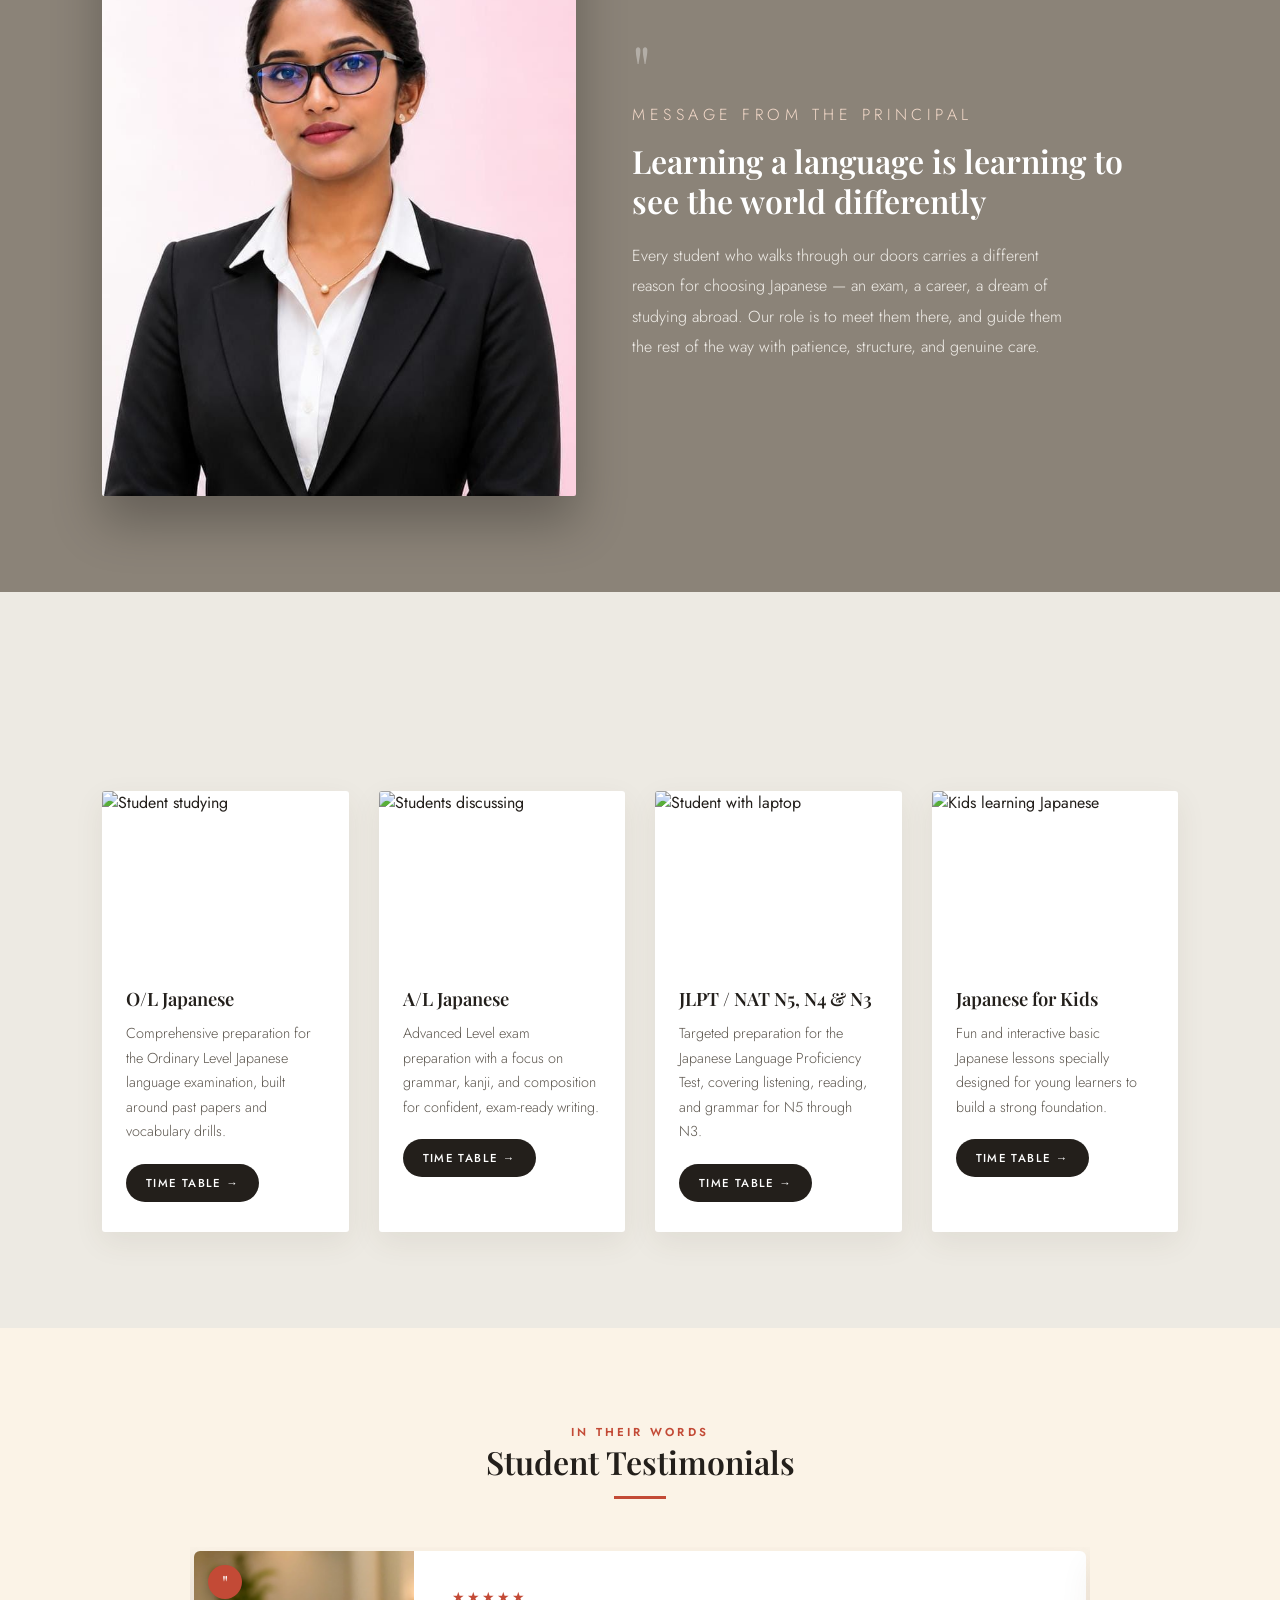
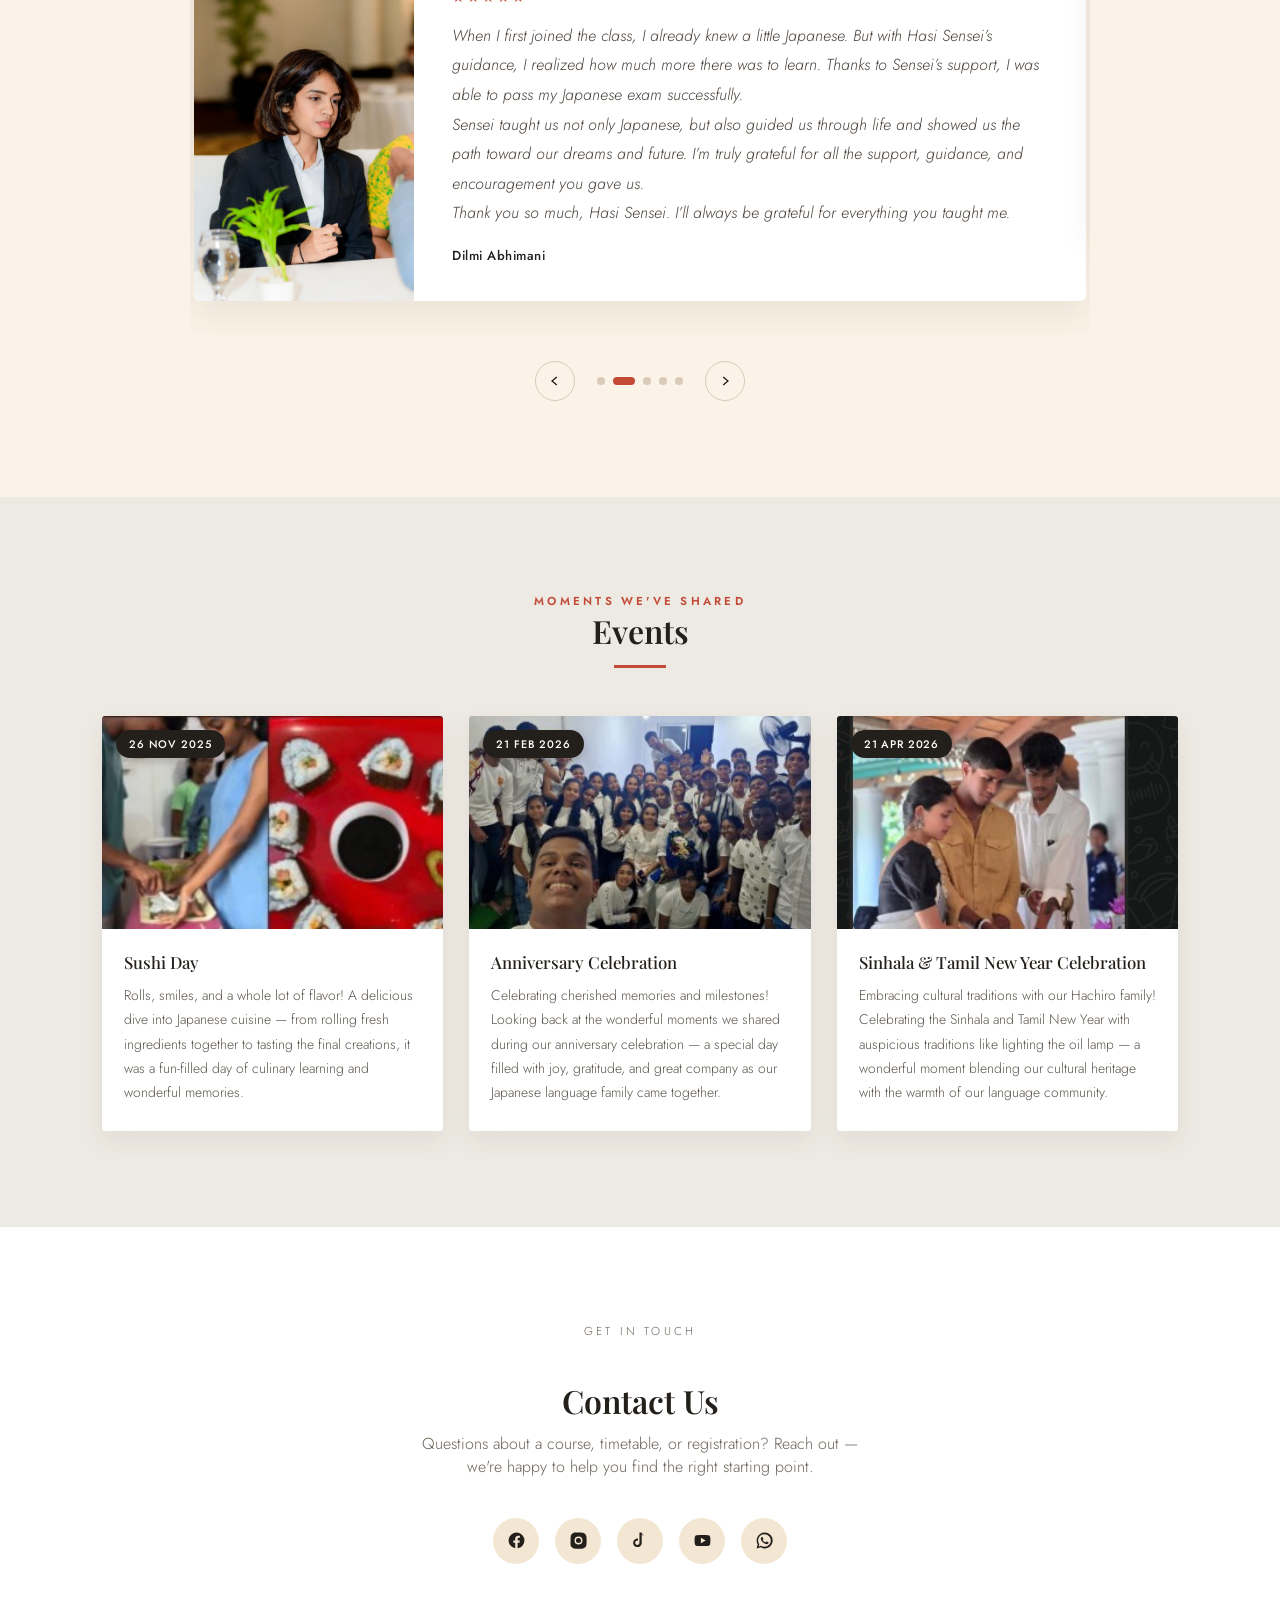
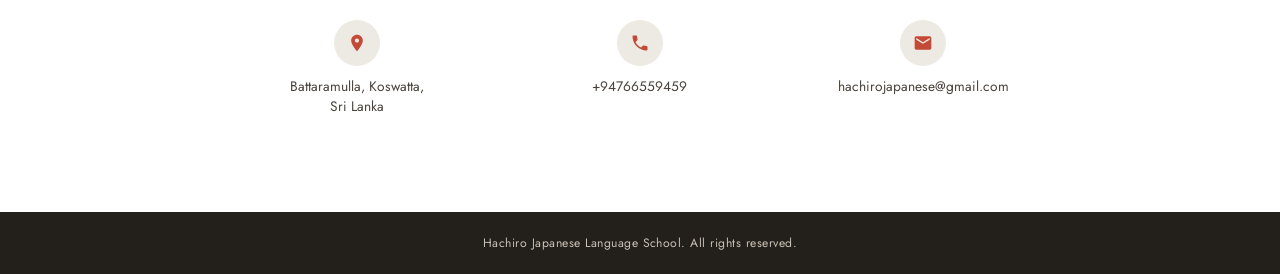
==== commit a44b58d9: "Update logo, HTML, CSS, and add event images" ====
--- a/hachiro/index.html
+++ b/hachiro/index.html
@@ -34,7 +34,7 @@
   <div class="container hero-content">
     <p class="eyebrow">Your gateway to mastering japanese</p>
     <h1>Hachiro Japanese<br>Language School</h1>
-    <div class="hero-jp">八千代</div>
+    <div class="hero-jp">八郎</div>
     <p class="tag">From beginner conversation to JLPT mastery — learn Japanese the way it's really spoken.</p>
     <div class="hero-actions">
       <a href="https://forms.gle/F74Ctu3hUNLzT8oW6" target="_blank" rel="noopener" class="btn-primary">Register Now</a>
@@ -230,29 +230,38 @@
 <section class="events-section" id="events">
   <div class="container">
     <div class="section-head reveal">
-      <p class="eyebrow">What's coming up</p>
+      <p class="eyebrow">Moments we've shared</p>
       <h2>Events</h2>
     </div>
     <div class="events-grid">
       <div class="event-card reveal">
-        <div class="event-date"><div class="d">14</div><div class="m">Sep</div></div>
-        <div class="event-info">
-          <h4>JLPT N5 Mock Exam</h4>
-          <p>Full timed mock test with feedback session for N5 candidates.</p>
+        <div class="img">
+          <img src="./assets/event-sushiday.jpg" alt="Students preparing sushi together at Sushi Day">
+          <span class="event-date-badge">26 Nov 2025</span>
+        </div>
+        <div class="body">
+          <h4>Sushi Day</h4>
+          <p>Rolls, smiles, and a whole lot of flavor! A delicious dive into Japanese cuisine — from rolling fresh ingredients together to tasting the final creations, it was a fun-filled day of culinary learning and wonderful memories.</p>
         </div>
       </div>
       <div class="event-card reveal">
-        <div class="event-date"><div class="d">28</div><div class="m">Sep</div></div>
-        <div class="event-info">
-          <h4>Japanese Culture Day</h4>
-          <p>Calligraphy, tea ceremony demo, and conversation practice for all students.</p>
+        <div class="img">
+          <img src="./assets/event-anniversary.jpg" alt="Students and staff at the Hachiro anniversary celebration">
+          <span class="event-date-badge">21 Feb 2026</span>
+        </div>
+        <div class="body">
+          <h4>Anniversary Celebration</h4>
+          <p>Celebrating cherished memories and milestones! Looking back at the wonderful moments we shared during our anniversary celebration — a special day filled with joy, gratitude, and great company as our Japanese language family came together.</p>
         </div>
       </div>
       <div class="event-card reveal">
-        <div class="event-date"><div class="d">05</div><div class="m">Oct</div></div>
-        <div class="event-info">
-          <h4>New Batch Orientation</h4>
-          <p>Welcome session for the next O/L and A/L intake.</p>
+        <div class="img">
+          <img src="./assets/event-newyear.jpg" alt="Students lighting the traditional oil lamp for Sinhala and Tamil New Year">
+          <span class="event-date-badge">21 Apr 2026</span>
+        </div>
+        <div class="body">
+          <h4>Sinhala &amp; Tamil New Year Celebration</h4>
+          <p>Embracing cultural traditions with our Hachiro family! Celebrating the Sinhala and Tamil New Year with auspicious traditions like lighting the oil lamp — a wonderful moment blending our cultural heritage with the warmth of our language community.</p>
         </div>
       </div>
     </div>
--- a/hachiro/style.css
+++ b/hachiro/style.css
@@ -1,4 +1,4 @@
-:root{
+  :root{
     --cream:#FBF3E7;
     --cream-deep:#F3E6D3;
     --ink:#231F1B;
@@ -203,14 +203,26 @@
     padding:6px 12px;border-radius:20px;letter-spacing:.02em;white-space:nowrap;
   }
 
-  /* ===== EVENT CARD internals (date chip + info) ===== */
-  .event-date{
-    background:var(--ink);color:#fff;text-align:center;padding:10px 14px;border-radius:2px;min-width:60px;flex-shrink:0;
-  }
-  .event-date .d{font-family:'Playfair Display',serif;font-size:1.25rem;line-height:1;}
-  .event-date .m{font-size:.6rem;letter-spacing:.14em;text-transform:uppercase;margin-top:4px;}
-  .event-info h4{font-size:.96rem;margin-bottom:5px;font-weight:500;font-family:'Jost',sans-serif;}
-  .event-info p{font-size:.82rem;color:#6B6459;font-weight:300;line-height:1.6;}
+  /* ===== EVENT CARD (photo recap style) ===== */
+  .event-card{
+    background:var(--paper);border-radius:3px;overflow:hidden;
+    box-shadow:0 10px 26px rgba(80,60,40,.07);
+    transition:transform .3s ease, box-shadow .3s ease;
+  }
+  .event-card:hover{transform:translateY(-6px);box-shadow:0 20px 40px rgba(80,60,40,.13);}
+  .event-card .img{position:relative;aspect-ratio:16/10;overflow:hidden;}
+  .event-card .img img{width:100%;height:100%;object-fit:cover;transition:transform .5s ease;}
+  .event-card:hover .img img{transform:scale(1.06);}
+  .event-date-badge{
+    position:absolute;top:14px;left:14px;
+    background:var(--ink);color:#fff;
+    padding:6px 13px;border-radius:20px;
+    font-size:.68rem;letter-spacing:.08em;text-transform:uppercase;font-weight:500;
+    box-shadow:0 4px 10px rgba(0,0,0,.2);
+  }
+  .event-card .body{padding:22px 22px 26px;}
+  .event-card h4{font-size:1.05rem;margin-bottom:10px;font-weight:500;font-family:'Playfair Display',serif;}
+  .event-card p{font-size:.87rem;line-height:1.75;color:#5B554D;font-weight:300;}
 
   /* ===== CONTACT ===== */
   .contact{background:var(--paper);text-align:center;}
@@ -348,12 +360,7 @@
     content:"";position:absolute;left:50%;bottom:0;transform:translateX(-50%);
     width:52px;height:3px;background:var(--vermilion);
   }
-  .events-grid{display:grid;grid-template-columns:repeat(3,1fr);gap:26px;}
-  .event-card{
-    background:var(--paper);border-radius:3px;padding:26px 24px;
-    box-shadow:0 10px 26px rgba(80,60,40,.07);
-    display:flex;gap:16px;align-items:flex-start;
-  }
+  .events-grid{display:grid;grid-template-columns:repeat(auto-fit,minmax(260px,1fr));gap:26px;}
 
   /* ===== responsive ===== */
   @media (max-width:860px){
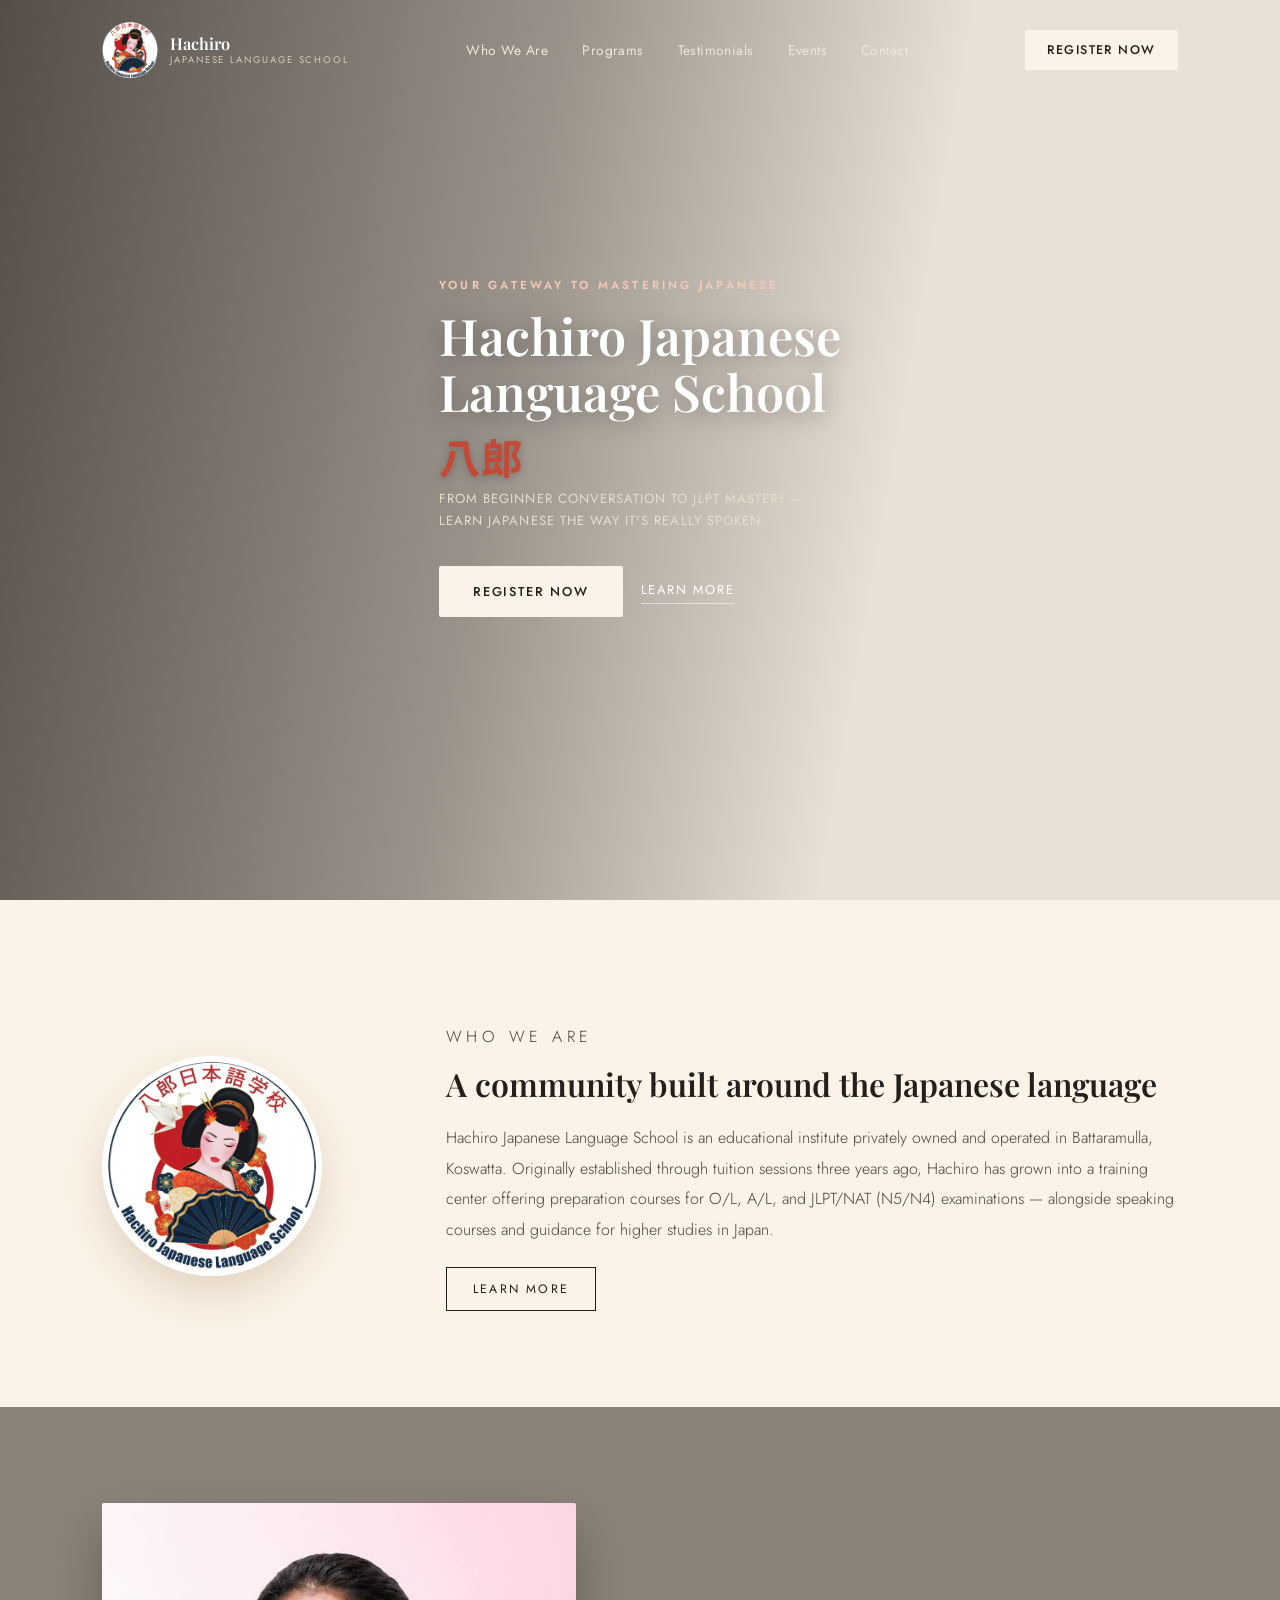
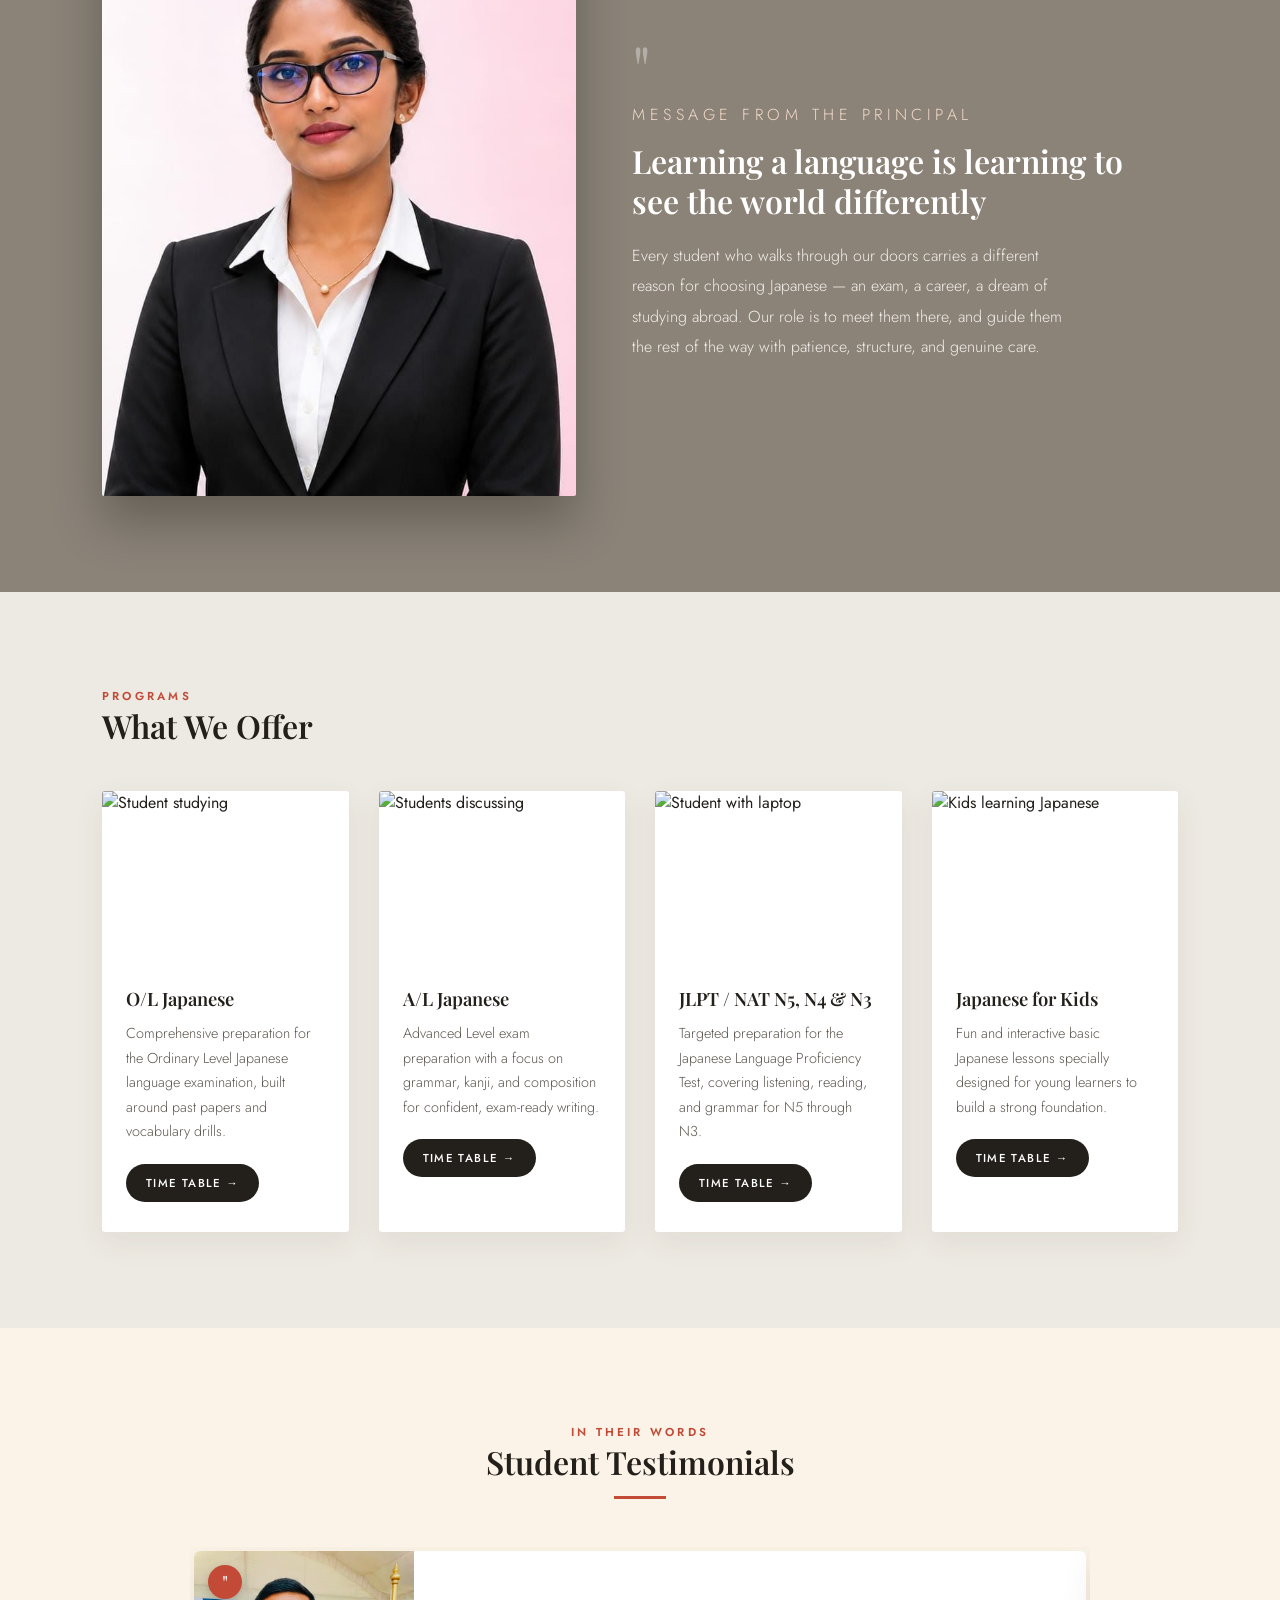
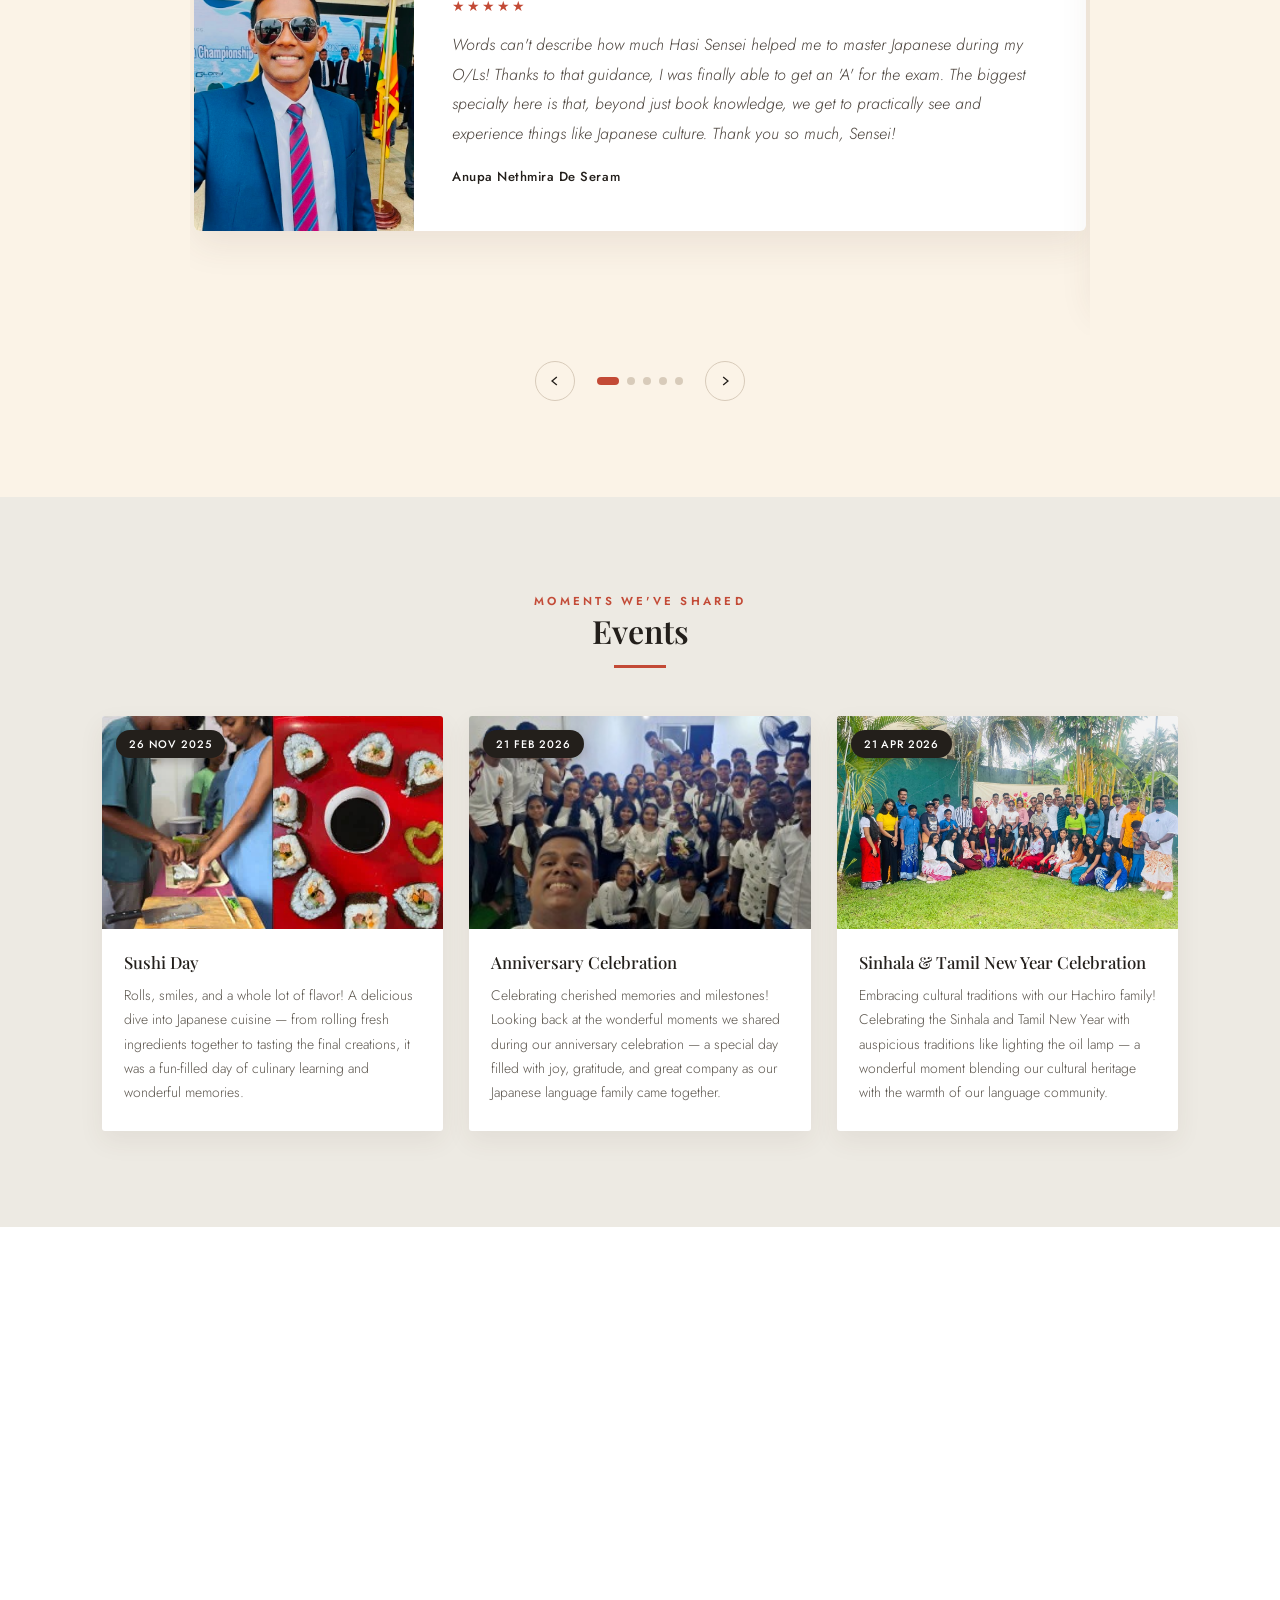
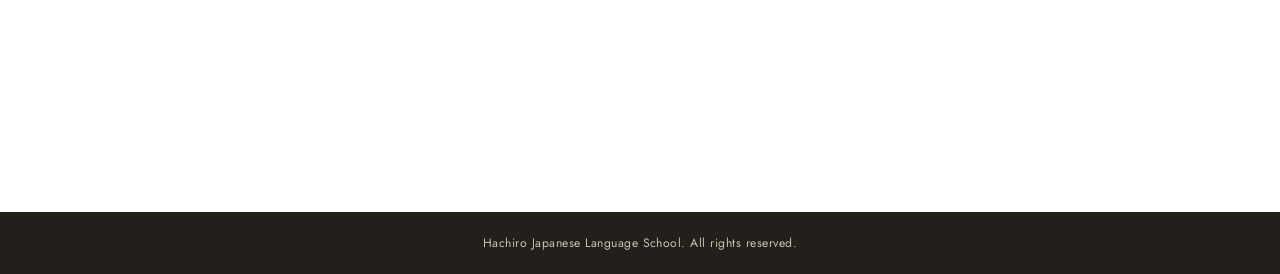
==== commit 33536645: "Update image file extensions to jpeg and modify index.html" ====
--- a/hachiro/index.html
+++ b/hachiro/index.html
@@ -236,7 +236,7 @@
     <div class="events-grid">
       <div class="event-card reveal">
         <div class="img">
-          <img src="./assets/event-sushiday.jpg" alt="Students preparing sushi together at Sushi Day">
+          <img src="./assets/event-sushiday.jpeg" alt="Students preparing sushi together at Sushi Day">
           <span class="event-date-badge">26 Nov 2025</span>
         </div>
         <div class="body">
@@ -256,7 +256,7 @@
       </div>
       <div class="event-card reveal">
         <div class="img">
-          <img src="./assets/event-newyear.jpg" alt="Students lighting the traditional oil lamp for Sinhala and Tamil New Year">
+          <img src="./assets/event-newyear.jpeg" alt="Students lighting the traditional oil lamp for Sinhala and Tamil New Year">
           <span class="event-date-badge">21 Apr 2026</span>
         </div>
         <div class="body">
@@ -296,7 +296,7 @@
     <div class="icon"><svg viewBox="0 0 24 24" fill="currentColor">
         <path d="M6.62 10.79c1.44 2.83 3.76 5.14 6.59 6.59l2.2-2.2c.27-.27.67-.36 1.02-.24 1.12.37 2.33.57 3.57.57.55 0 1 .45 1 1V20c0 .55-.45 1-1 1-9.39 0-17-7.61-17-17 0-.55.45-1 1-1h3.5c.55 0 1 .45 1 1 0 1.25.2 2.45.57 3.57.11.35.03.74-.25 1.02l-2.2 2.2z"/>
       </svg></div>
-    <p>+94766559459</p>
+    <p>+94766 559 459</p>
   </a>
 
   <!-- Email Link -->
